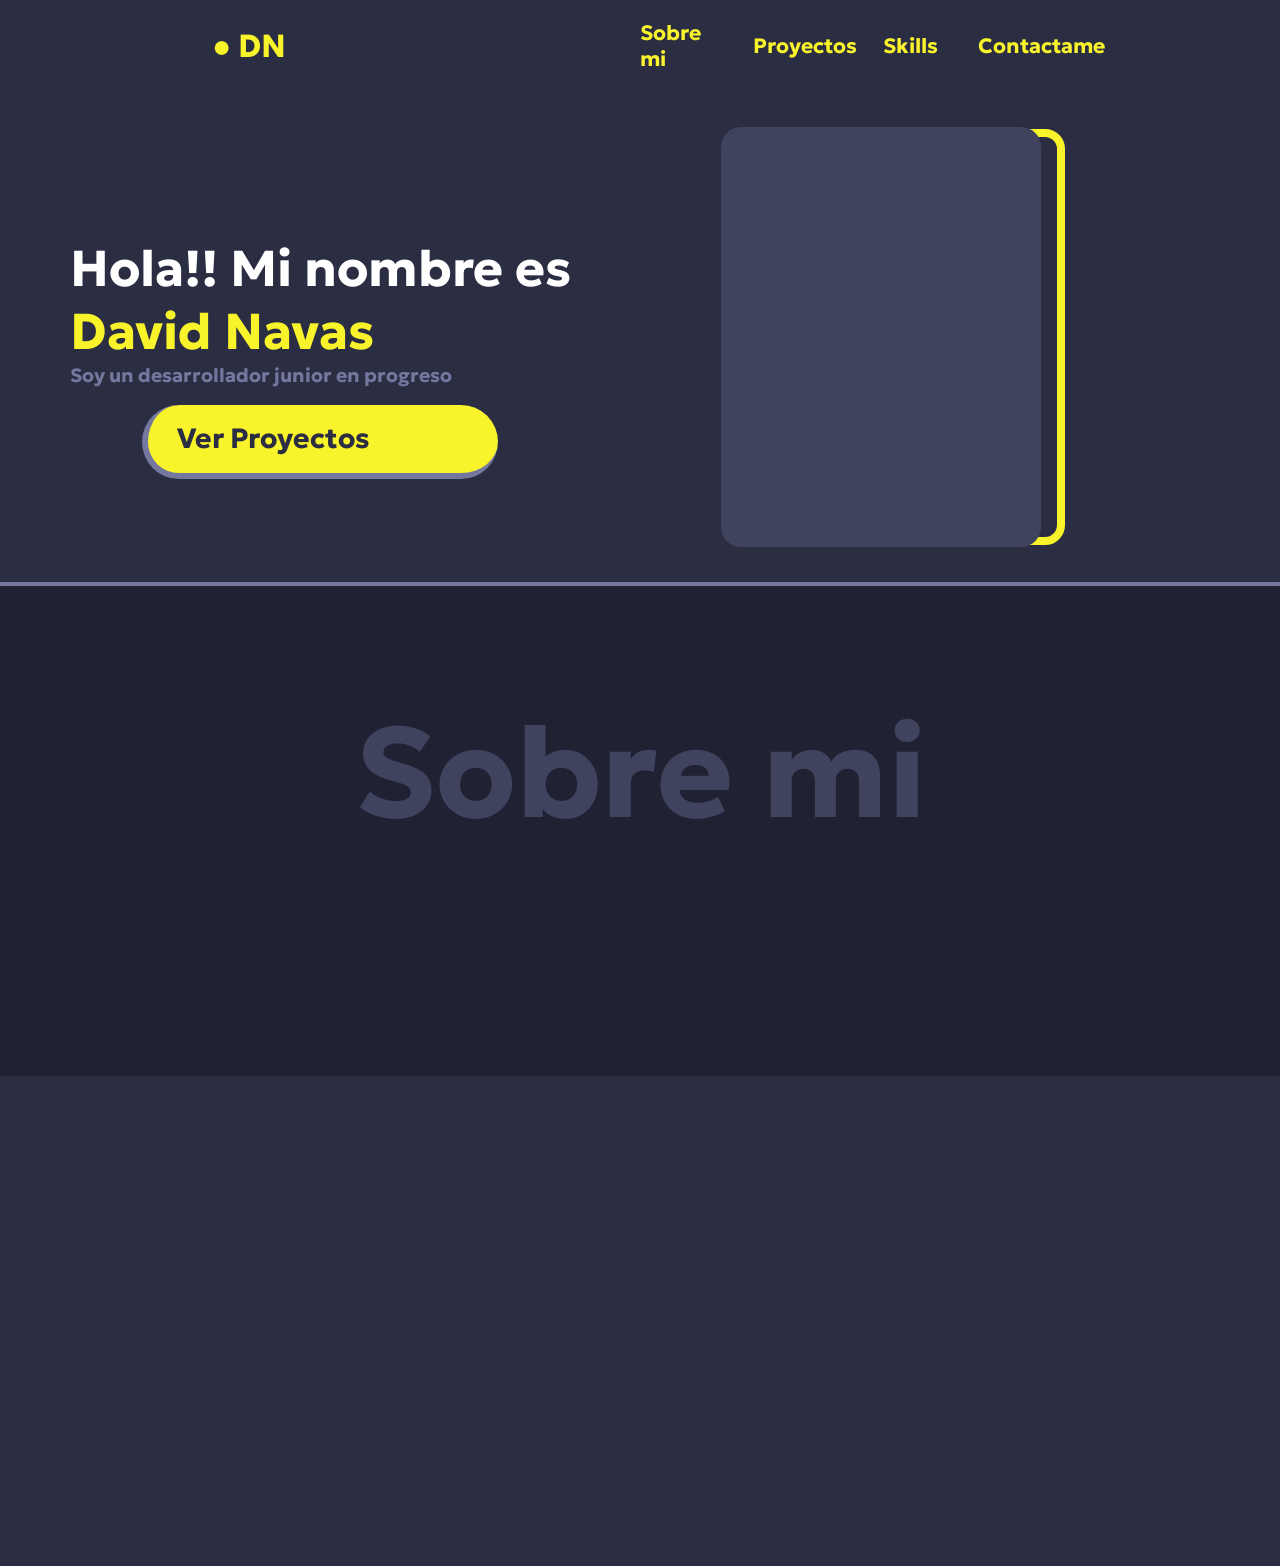
==== Portafolio/Portafolio-Final/index.html @ 89728205 "Add files via upload" ====
<!DOCTYPE html>
<html lang="en">
<head>
    <meta charset="UTF-8">
    <meta name="viewport" content="width=device-width, initial-scale=1.0">
    <title>Portafolio</title>
    <link rel="stylesheet" href="styles.css">
    <link rel="preconnect" href="https://fonts.googleapis.com">
<link rel="preconnect" href="https://fonts.gstatic.com" crossorigin>
<link href="https://fonts.googleapis.com/css2?family=Bebas+Neue&family=Geologica:wght,CRSV@100..900,0&family=Rubik+Mono+One&display=swap" rel="stylesheet">
</head>
<body>
    <main>
        <div class="grid-areas">
            <header class="header">
                <div class="logo">
                    <div>● DN</div>
                </div>
                <div class="botones">
                    <div class="item"><a href="">Sobre mi</a></div>
                    <div class="item">Proyectos</div>
                    <div class="item">Skills</div>
                    <div class="item">Contactame</div>
                </div>
            </header>
            <div class="sidebar">
                <div class="siderbar-text">
                    <h2>Hola!! Mi nombre es <br>
                    <span id="David">David Navas</span><br>
                    <span id="text-small">Soy un desarrollador junior en progreso</span>
                    </h2>
                </div>
                <div class="sidebar-button">
                        <h5 id="button-title">Ver Proyectos</h5>
                </div>
            </div>
            <div class="content">
                <div class="content-item-amarillo"></div>
                <div class="content-item-azul">
                    <div class="content-item-azul-imagen">
                    </div>
                </div>

                </div>
            </div>
            <div class="skills">
                <h1>Sobre mi</h1>
            </div>
            <div class="info"></div>
        </div>
    </main>
</body>
</html>
---- Portafolio/Portafolio-Final/styles.css ----
:root{
    --color-primary: #f05416;
    --color-secondary: #2B2D42;
    --color-tertiary: #F8F32B;
    --color-four: #40435E;
    --color-five:#74789F;
}

.header,
.sidebar,
.content,
.skills,
.info{
  padding: 20px;
  color: #F8F32B;
  font-weight: bold;
}



body{
    margin: 0;
    padding: 0;
    min-height: 100vh;
    font-family: "Geologica", sans-serif;
}

.grid-areas{
    display: grid;
    grid-template-areas:
    "header header"
    "sidebar content"
    "skills skills"
    "info info";
    grid-template-columns: 50vw 1fr;
}

.header{
    display: grid;
    grid-area: header;
    background: var(--color-secondary);
    grid-template-columns: 1fr 1fr;
}

.sidebar{
    display: flex;
    grid-area: sidebar;
    min-height: 50vh;
    min-width: 30vw;
    background:var(--color-secondary);
    align-items: center;
    justify-content: center;
    font-size: 2.1rem;
    color: white;
    flex-direction: column;
    border-bottom: #74789F 4px solid;
}

.info{
    display: grid;
    grid-area: info;
    background: var(--color-secondary);
    height: 50vh;
}

.sidebar-text{
    display: flex;
    width: 100%;
    margin: 0 auto;
}

.sidenar-text h2{
    margin: 0;
    padding: 0;
    font-size: 1.5rem;
}

.sidebar-text-small{
    font-size: 0.7rem;
}

.sidebar-button{
    width: 55%;
    height: 15%;
    background-color: var(--color-tertiary);
    padding: 0 10px;
    border-radius: 50px;
    border-left: #74789F 6px solid;
    border-bottom: #74789F 6px solid;
}

.sidebar img{
    display: flex;
    width: 100%;
    margin-top: 3vh;
    margin-right: 9vw;
    border-radius: 50%;

}

.sidebar-foto{
    width: 30vw;
}
.content{
    grid-area: content;
    background: var(--color-secondary);
    background-position:center;
    background-repeat: no-repeat;
    background-size: cover;
    background-position: 50% 30%;
    display: flex;
    align-items: center;
    padding-left: 5vw;
    border-bottom: var(--color-five) 4px solid;
}

.content h1{
    display: flex;
    justify-content: center;
    width: 100%;
    color: var(--color-primary);
    font-weight: bold;
    font-size: 6rem;
    animation:  AnimacionTitulo;
    animation-duration: 3s;
    animation-iteration-count: infinite;
    margin: 0;
}
.skills{
    display: grid;
    grid-area: skills;
    background: #202132;
    height: 50vh;
    color: var(--color-four);
    text-align: center;
    font-weight: bold;
    font-size: 4rem;
}


.botones{
    display: grid;
    grid-template-columns: 1fr 1fr 1fr 1fr;
    gap: 22px;
    margin-right: 15vw;
}

.logo{
    display: flex;
    align-items: center;
    margin-left: 15vw;
    font-size: 2rem;
}

.logo-imagen{
    display: flex;
    width: 10vw;
    height: 7vh;
    background-color: red;
    margin: 0 auto;
    margin-left: 9vw;
    margin-top: 5px;
    margin-bottom: 5px;
    background-image: url(/assets/logiño.png);
    background-position: center;
    background-repeat: no-repeat;
    background-size: cover;
}
.item{
    display: flex;
    margin: 0 auto;
    align-items: center;
    min-width: 100%;
    justify-content: center;
    font-size: 1.3rem;
    border-radius: 16px;
}

.item a{
    text-decoration: none;
    color: var(--color-tertiary);
}

.item:hover{
    background: var(--color-tertiary);
    color: var(--color-secondary);
    border: 2px solid var(--color-tertiary);
    box-shadow: 2px 4px var(--color-four);
    font-weight: bold;
}

@keyframes AnimacionTitulo{
    0%{
        color: black;
    }
    50%{
        color: var(--color-primary);
    }
    100%{
        color: var(--color-primary);
    }
}

#David{
    color: var(--color-tertiary);
}

#text-small{
    color: var(--color-primary);
    font-size: 1.2rem;
    margin: 0;
    position:absolute;
    color: var(--color-five);
}

#button-title{
    display: flex;
    justify-content: left;
    padding: 0;
    margin: 0;
    height: 100%;
    align-items: center;
    color: var(--color-secondary);
    margin-left: 1.5vw;
}

.content-item-amarillo{
    width: 25vw;
    height: 400px;
    background-color: var(--color-secondary);
    display: flex;
    margin: 0 auto;
    border-radius: 20px;
    margin-left: 25px;
    border: 8px solid var(--color-tertiary);
}

.content-item-azul{
    position: absolute;
    width: 25vw;
    height: 420px;
    background-color: var(--color-four);
    border-radius: 20px;
    margin-left: 1.3vw;
    border: #40435E;
}

.content-item-azul-imagen{
    width: 20vw;
    height: 100%;
    display: flex;
    margin: 0 auto;
    align-items: center;
    background-image: url(/assets/image-removebg-preview.png);
    background-size: contain;
    background-repeat: no-repeat;
    background-position: center;
    border-radius: 50%;
}

.sidebar-button:hover{
    background: var(--color-five);
}
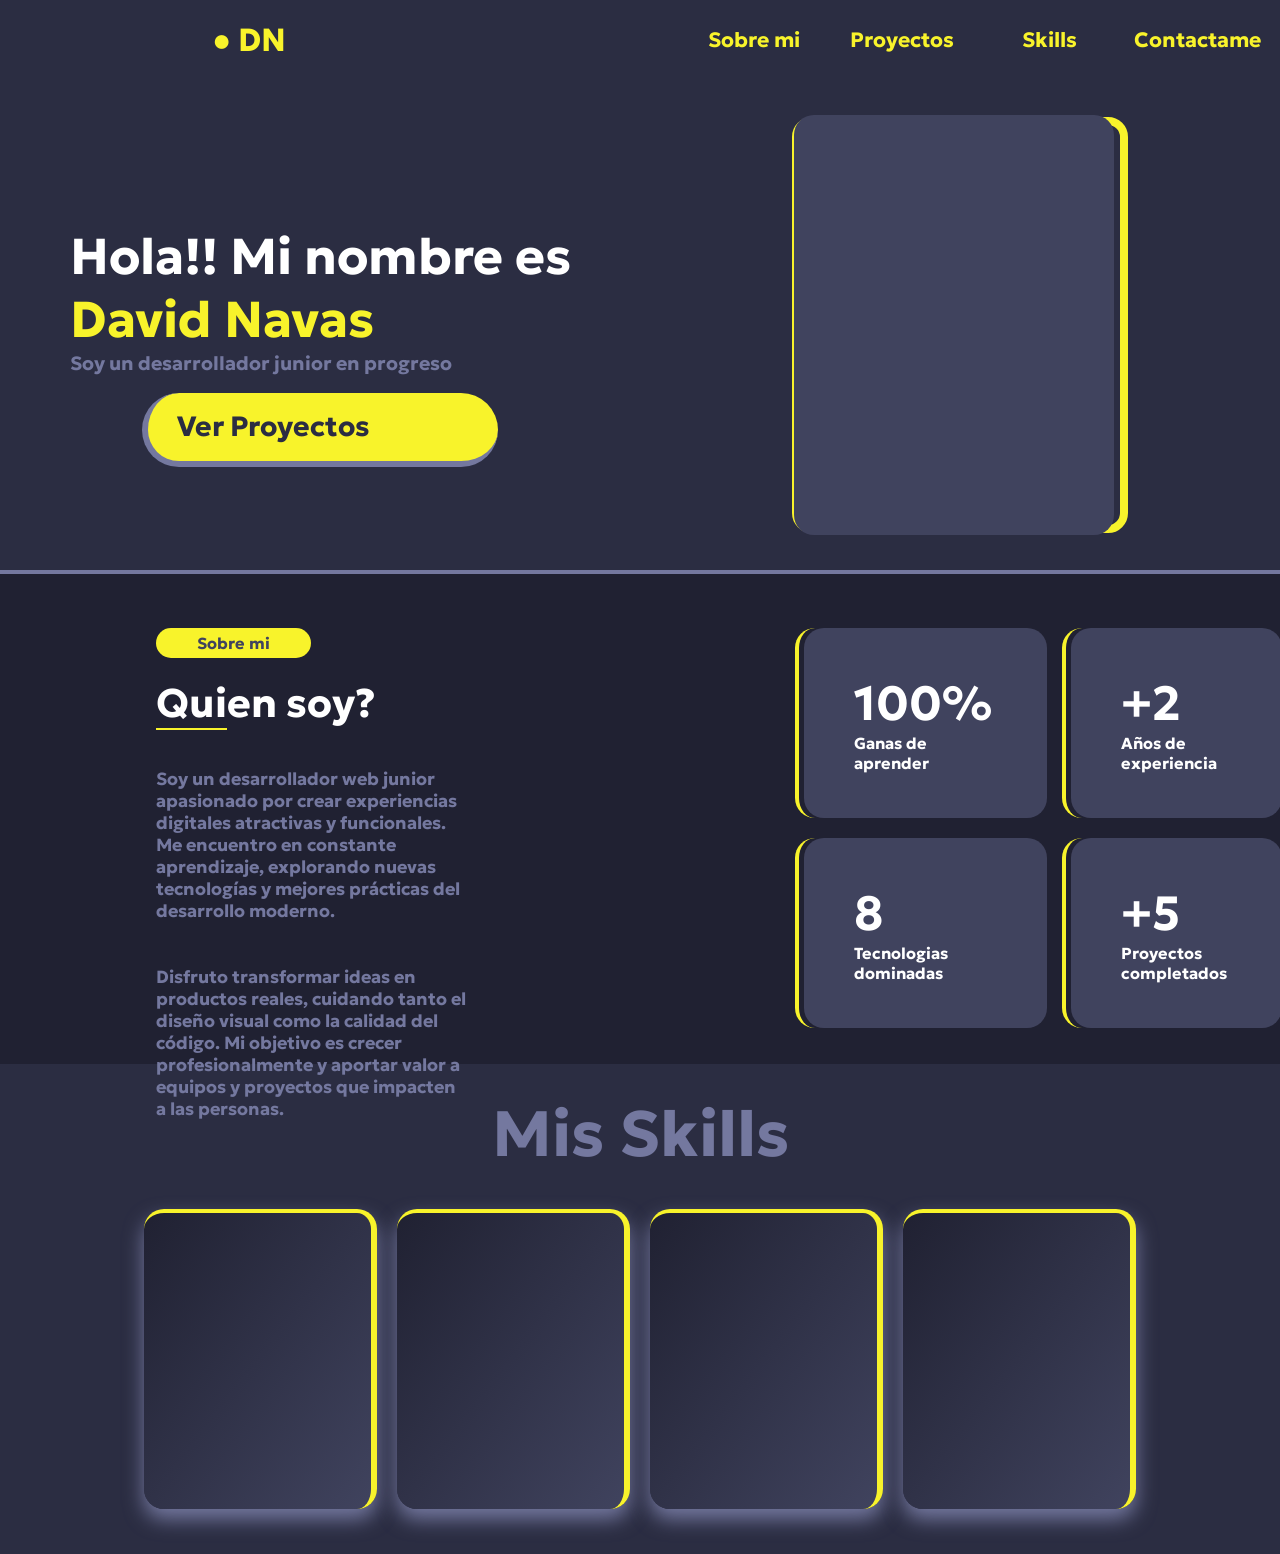
==== commit 0554e83f: "Cambios dia 5/8/2026" ====
--- a/Portafolio/Portafolio-Final/index.html
+++ b/Portafolio/Portafolio-Final/index.html
@@ -17,10 +17,10 @@
                     <div>● DN</div>
                 </div>
                 <div class="botones">
-                    <div class="item"><a href="">Sobre mi</a></div>
-                    <div class="item">Proyectos</div>
-                    <div class="item">Skills</div>
-                    <div class="item">Contactame</div>
+                    <div class="item"><a href="#contenido-skills">Sobre mi</a></div>
+                    <div class="item"><a href="">Proyectos</a></div>
+                    <div class="item"><a href="">Skills</a></div>
+                    <div class="item"><a href="">Contactame</a></div>
                 </div>
             </header>
             <div class="sidebar">
@@ -31,7 +31,7 @@
                     </h2>
                 </div>
                 <div class="sidebar-button">
-                        <h5 id="button-title">Ver Proyectos</h5>
+                        <h5 id="button-title"><a href="">Ver Proyectos</a></h5>
                 </div>
             </div>
             <div class="content">
@@ -43,10 +43,74 @@
 
                 </div>
             </div>
-            <div class="skills">
-                <h1>Sobre mi</h1>
-            </div>
-            <div class="info"></div>
+            <section id="contenido-skills">
+                <div class="skills">
+                    <div class="contenedor-sobremi">
+                        <div class="sobremi">
+                            <div class="texto-sobremi">
+                                <div class="boton-sobremi">
+                                    <p class="title-sobremi">Sobre mi</p>
+                                </div>
+                                <div class="subtitulo">
+                                    <p class="subtitle-sobremi"><span class="borde-qui">Qui</span>en soy?</p>
+                                </div>
+                                <div class="informacion-sobremi">
+                                    <p>Soy un desarrollador web junior apasionado por crear experiencias digitales atractivas y funcionales. Me encuentro en constante aprendizaje, explorando nuevas tecnologías y mejores prácticas del desarrollo moderno. <br>
+                
+                                    <span class="parrafo-1"><br><br>Disfruto transformar ideas en productos reales, cuidando tanto el diseño visual como la calidad del código. Mi objetivo es crecer profesionalmente y aportar valor a equipos y proyectos que impacten a las personas.</span>
+                                    </p>
+                                </div>
+                            </div>
+                        </div>
+                        <div class="cajitas-sobremi">
+                            <div class="grid-cajitas">
+                                <div class="item-grid"><div class="item-azul-grid">
+                                    <span class="item-azul-grid-span">100%</span>
+                                    <p class="item-azul-grid-info">Ganas de aprender</p>
+                                </div>
+                            </div>
+                                <div class="item-grid"><div class="item-azul-grid">
+                                    <span class="item-azul-grid-span">+2</span>
+                                    <p class="item-azul-grid-info">Años de experiencia</p>
+                                </div>
+                            </div>
+                                <div class="item-grid"><div class="item-azul-grid">
+                                    <span class="item-azul-grid-span">8</span>
+                                    <p class="item-azul-grid-info">Tecnologias dominadas</p>
+                                </div>
+                            </div>
+                                <div class="item-grid"><div class="item-azul-grid">
+                                    <span class="item-azul-grid-span">+5</span>
+                                    <p class="item-azul-grid-info">Proyectos completados</p>
+                                </div>
+                            </div>
+                            </div>
+                        </div>
+                    </div>
+                </div>
+            </section>
+            <section class="info-section">
+                    <section class="info">
+                        <div class="info-title">
+                            <h1>Mis Skills</h1>
+                        </div>
+                        <div class="contenedores-skills">
+                            <div class="item-skills">
+                                
+                            </div>
+                            <div class="item-skills">
+                                
+                            </div>
+                            <div class="item-skills">
+                                
+                            </div>
+                            <div class="item-skills">
+                                
+                            </div>
+
+                        </div>
+                    </section>
+            </section>
         </div>
     </main>
 </body>
--- a/Portafolio/Portafolio-Final/styles.css
+++ b/Portafolio/Portafolio-Final/styles.css
@@ -4,6 +4,10 @@
     --color-tertiary: #F8F32B;
     --color-four: #40435E;
     --color-five:#74789F;
+}
+
+html{
+    scroll-behavior: smooth;
 }
 
 .header,
@@ -23,6 +27,7 @@
     padding: 0;
     min-height: 100vh;
     font-family: "Geologica", sans-serif;
+    overflow-x: hidden;
 }
 
 .grid-areas{
@@ -40,6 +45,7 @@
     grid-area: header;
     background: var(--color-secondary);
     grid-template-columns: 1fr 1fr;
+    position: sticky;
 }
 
 .sidebar{
@@ -77,6 +83,7 @@
 
 .sidebar-text-small{
     font-size: 0.7rem;
+    font-size: clamp(0.7rem,2vw,1rem);
 }
 
 .sidebar-button{
@@ -110,8 +117,11 @@
     background-position: 50% 30%;
     display: flex;
     align-items: center;
-    padding-left: 5vw;
+    padding: 0;
     border-bottom: var(--color-five) 4px solid;
+    margin: 0 auto;
+    width: 100%;
+    position: rela;
 }
 
 .content h1{
@@ -142,7 +152,7 @@
     display: grid;
     grid-template-columns: 1fr 1fr 1fr 1fr;
     gap: 22px;
-    margin-right: 15vw;
+    margin-left: 4vw;
 }
 
 .logo{
@@ -224,6 +234,17 @@
     margin-left: 1.5vw;
 }
 
+#button-title a{
+     text-decoration: none;
+     color: var(--color-secondary);
+     width: 100%;
+     height: 100%;
+     display: flex;
+     align-items: center;
+}
+
+
+
 .content-item-amarillo{
     width: 25vw;
     height: 400px;
@@ -231,7 +252,6 @@
     display: flex;
     margin: 0 auto;
     border-radius: 20px;
-    margin-left: 25px;
     border: 8px solid var(--color-tertiary);
 }
 
@@ -241,7 +261,7 @@
     height: 420px;
     background-color: var(--color-four);
     border-radius: 20px;
-    margin-left: 1.3vw;
+    margin-left: 12vw;
     border: #40435E;
 }
 
@@ -259,7 +279,173 @@
 }
 
 .sidebar-button:hover{
-    background: var(--color-five);
-}
-
-
+    background: var(--color-secondary);
+    border-bottom: 4px solid var(--color-tertiary);
+    border-left: 4px solid var(--color-tertiary);
+    cursor: pointer;
+}
+
+#button-title a:hover{
+    color: var(--color-tertiary);
+}
+
+.item a:hover{
+    color: var(--color-secondary);
+}
+
+
+.contenedor-sobremi{
+    width: 100%;
+    height: 50vh;
+    display: grid;
+    grid-template-columns: 1fr 1fr;
+}
+
+.sobremi{
+    display: flex;
+    justify-content: center;
+    align-items: center;
+}
+
+.texto-sobremi{
+    width: 50%;
+    height: 50vh;
+    margin-top: 2vh;
+    margin-left: -3vw;
+    
+}
+
+.boton-sobremi{
+    width: 50%;
+    height: 30px;
+    background-color: var(--color-tertiary);
+    border-radius: 20px;
+    
+}
+
+.title-sobremi{
+    font-size: 1rem;
+    width: 100%;
+    height: 100%;
+    display: flex;
+    align-items: center;
+    justify-content: center;
+}
+
+.subtitle-sobremi{
+    font-size: 2.5rem;
+    width: 100%;
+    margin-top: 20px;
+    text-align: left;
+    color: white;
+}
+
+.borde-qui{
+    border-bottom: var(--color-tertiary) 2px solid;
+}
+
+.informacion-sobremi{
+    text-align: left;
+    font-size: 1.1rem;
+    margin-top: 1vh ;
+    color: var(--color-five);
+}
+
+.parrafo-1{
+    margin-top: 5px;
+}
+
+.cajitas-sobremi{
+    width: 100%;
+    display: flex;
+    align-items: center;
+    justify-content: center;
+}
+
+.grid-cajitas{
+    width: 50%;
+    height: 400px;
+    background-color:#202132;
+    display: grid;
+    grid-template-columns: repeat(2,1fr);
+    grid-template-rows: repeat(2,1fr);
+    gap: 20px;
+    border-radius: 20px;
+}
+
+.item-grid{
+    background-color: #202132;
+    border-left: var(--color-tertiary) 4px solid;
+    border-radius: 20px;
+}
+
+.item-azul-grid{
+    width: 100%;
+    height: 100%;
+    background-color: var(--color-four);
+    border-radius: 20px;
+    margin-left: 5px;
+    color: white;
+    display: flex;
+    flex-direction: column;
+    justify-content: center;
+    padding: 16px 20px;
+    box-sizing: border-box;
+}
+
+.item-azul-grid-span{
+    font-size: 3rem;
+    text-align: left;
+    padding: 0 30px;
+}
+
+.item-azul-grid-info{
+    font-size: 1rem;
+    padding: 0 30px;
+    margin: 0;
+    text-align: left;
+}
+
+.content-item-azul {
+    transition: box-shadow 0.4s ease;
+    box-shadow: 0 0 0 0px var(--color-tertiary);
+}
+
+.content-item-azul:hover {
+    box-shadow: 
+        0 0 0 4px var(--color-tertiary),
+        0 0 0 8px var(--color-secondary),
+        0 0 0 12px var(--color-tertiary);
+}
+
+.info-title{
+    width: 100%;
+    height: 100px;
+    display: flex;
+    justify-content: center;
+    align-items: center;
+}
+
+.info-title h1{
+    color: var(--color-five);
+    font-size: 4rem;
+}
+
+.contenedores-skills{
+    width: 80%;
+    height: 300px;
+    background-color: #2b2d42;
+    display: grid;
+    grid-template-columns: repeat(4,1fr);
+    gap: 20px;
+    margin: 0 auto;
+}
+
+.item-skills{
+    background: linear-gradient(to bottom right, #202132,#40435E);
+    border-radius: 20px;
+    border-top: var(--color-tertiary) solid 4px;
+    border-right: var(--color-tertiary) solid 6px;
+    box-shadow: 0 10px 20px var(--color-five);
+}
+
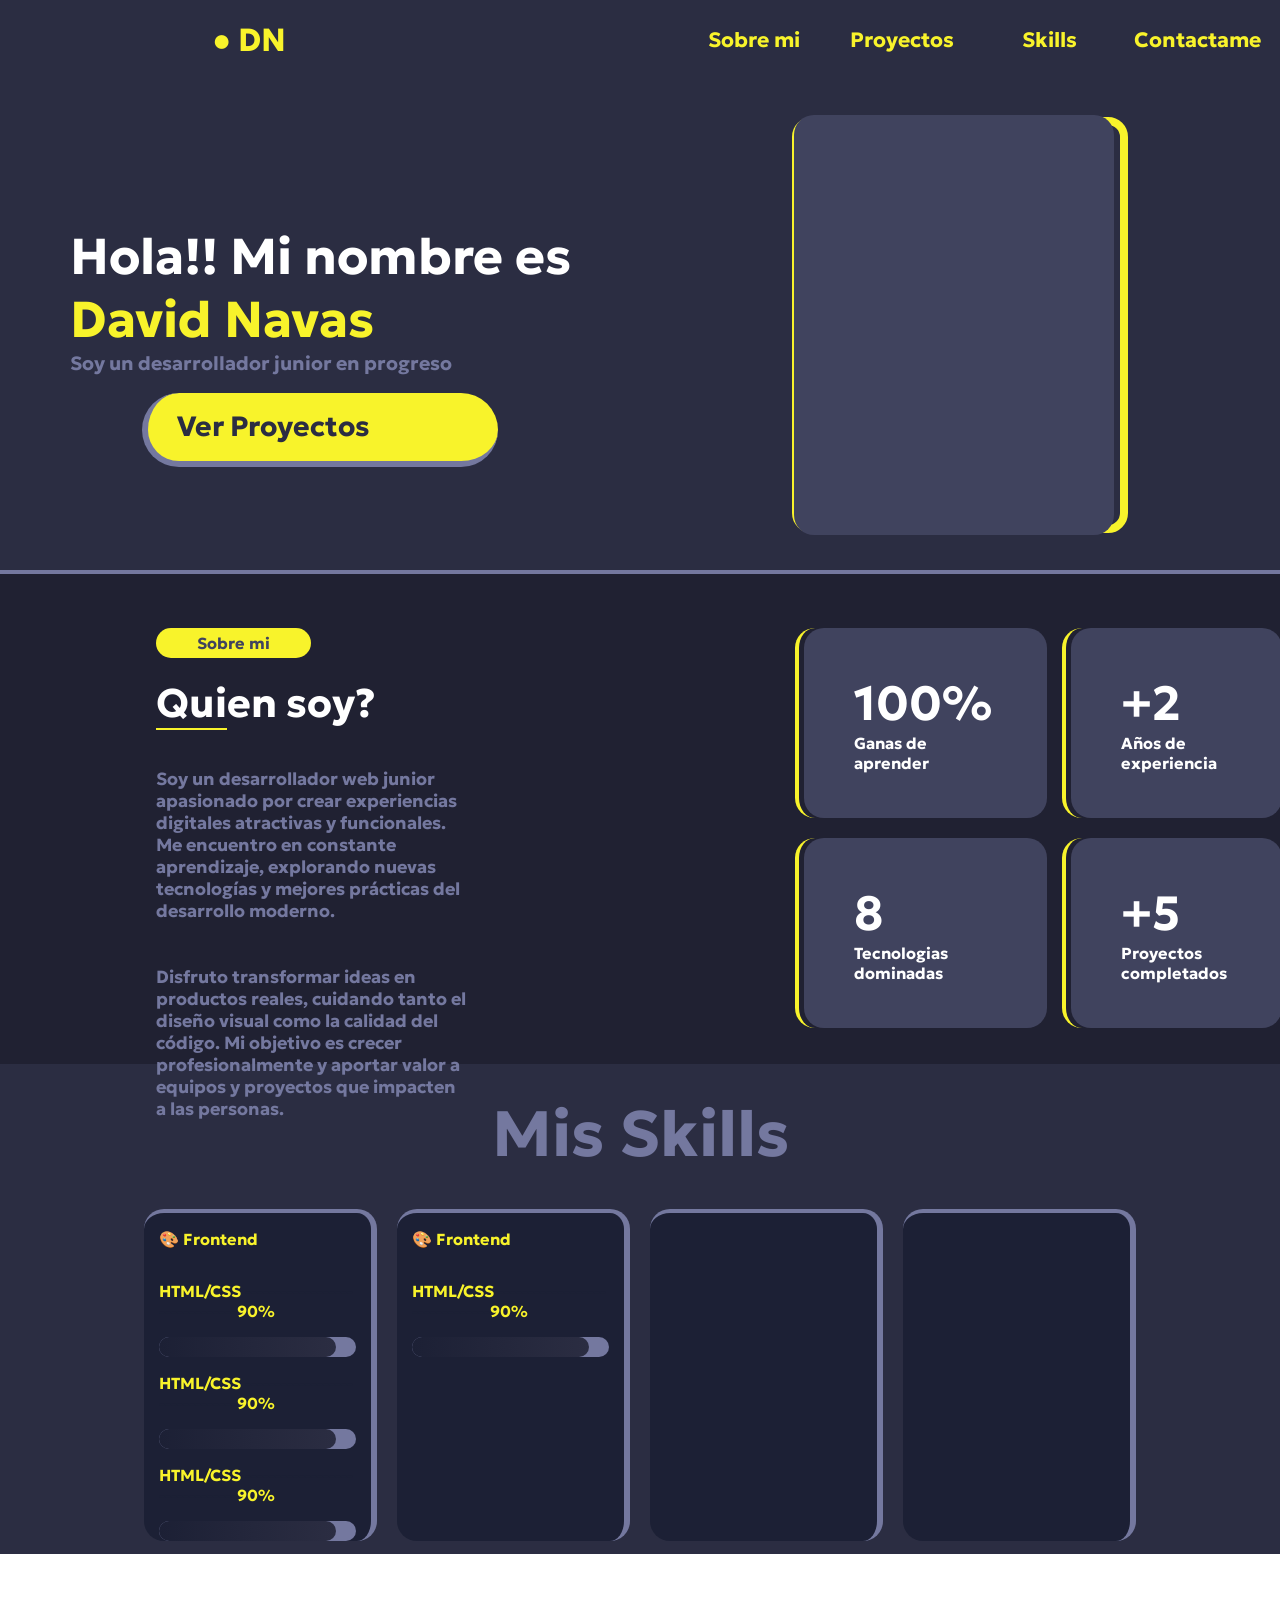
==== commit 74a1317e: "Segundo" ====
--- a/Portafolio/Portafolio-Final/index.html
+++ b/Portafolio/Portafolio-Final/index.html
@@ -43,6 +43,8 @@
 
                 </div>
             </div>
+
+
             <section id="contenido-skills">
                 <div class="skills">
                     <div class="contenedor-sobremi">
@@ -89,6 +91,8 @@
                     </div>
                 </div>
             </section>
+
+
             <section class="info-section">
                     <section class="info">
                         <div class="info-title">
@@ -96,21 +100,42 @@
                         </div>
                         <div class="contenedores-skills">
                             <div class="item-skills">
-                                
+                                <div class="item-skills-barra-titulo">
+                                    <p>🎨​ Frontend</p>
+                                    <p>HTML/CSS <span style="color: #1c2035;">-------------------------------</span>90%</p>
+                                    <div class="barra-principal">
+                                        <div class="llenar"></div>
+                                    </div>
+                                    <p>HTML/CSS <span style="color: #1c2035;">-------------------------------</span>90%</p>
+                                     <div class="barra-principal">
+                                        <div class="llenar"></div>
+                                    </div>
+                                      <p>HTML/CSS <span style="color: #1c2035;">-------------------------------</span>90%</p>
+                                     <div class="barra-principal">
+                                        <div class="llenar"></div>
+                                    </div>
+                                </div>
                             </div>
                             <div class="item-skills">
-                                
+                                <div class="item-skills-barra-titulo">
+                                    <p>🎨​ Frontend</p>
+                                    <p>HTML/CSS <span style="color: #1c2035;">-------------------------------</span>90%</p>
+                                    <div class="barra-principal">
+                                        <div class="llenar"></div>
+                                    </div>
+                                </div>
                             </div>
                             <div class="item-skills">
-                                
+
                             </div>
                             <div class="item-skills">
-                                
+
                             </div>
-
                         </div>
                     </section>
             </section>
+
+            <section class="proyectos"></section>
         </div>
     </main>
 </body>
--- a/Portafolio/Portafolio-Final/styles.css
+++ b/Portafolio/Portafolio-Final/styles.css
@@ -14,7 +14,9 @@
 .sidebar,
 .content,
 .skills,
-.info{
+.info,
+.proyectos
+{
   padding: 20px;
   color: #F8F32B;
   font-weight: bold;
@@ -36,7 +38,8 @@
     "header header"
     "sidebar content"
     "skills skills"
-    "info info";
+    "info info"
+    "proyectos proyectos";
     grid-template-columns: 50vw 1fr;
 }
 
@@ -66,6 +69,13 @@
     display: grid;
     grid-area: info;
     background: var(--color-secondary);
+    height: 50vh;
+}
+
+.proyectos{
+    display: grid;
+    grid-area: proyectos;
+    background: white;
     height: 50vh;
 }
 
@@ -442,10 +452,37 @@
 }
 
 .item-skills{
-    background: linear-gradient(to bottom right, #202132,#40435E);
-    border-radius: 20px;
-    border-top: var(--color-tertiary) solid 4px;
-    border-right: var(--color-tertiary) solid 6px;
-    box-shadow: 0 10px 20px var(--color-five);
-}
-
+    background: #1c2035;
+    border-radius: 20px;
+    border-top: var(--color-five) solid 4px;
+    border-right: var(--color-five) solid 6px;
+}
+
+.item-skills-barra-titulo{
+    width: 100%;
+    display: flex;
+    padding: 0 15px;
+    flex-direction: column;
+    box-sizing: border-box;
+    margin: 0;
+    
+}
+
+.barra-principal{
+    width: 100%;
+    height: 20px;
+    background-color: var(--color-five);
+    border-radius: 20px;
+    color: white;
+}
+.barra-principal p{
+    margin: 0;
+}
+
+.llenar{
+    width: 90%;
+    height: 100%;
+    background: linear-gradient(to right,#1c2035,#2b2d42);
+    border-radius: 20px;
+}
+
